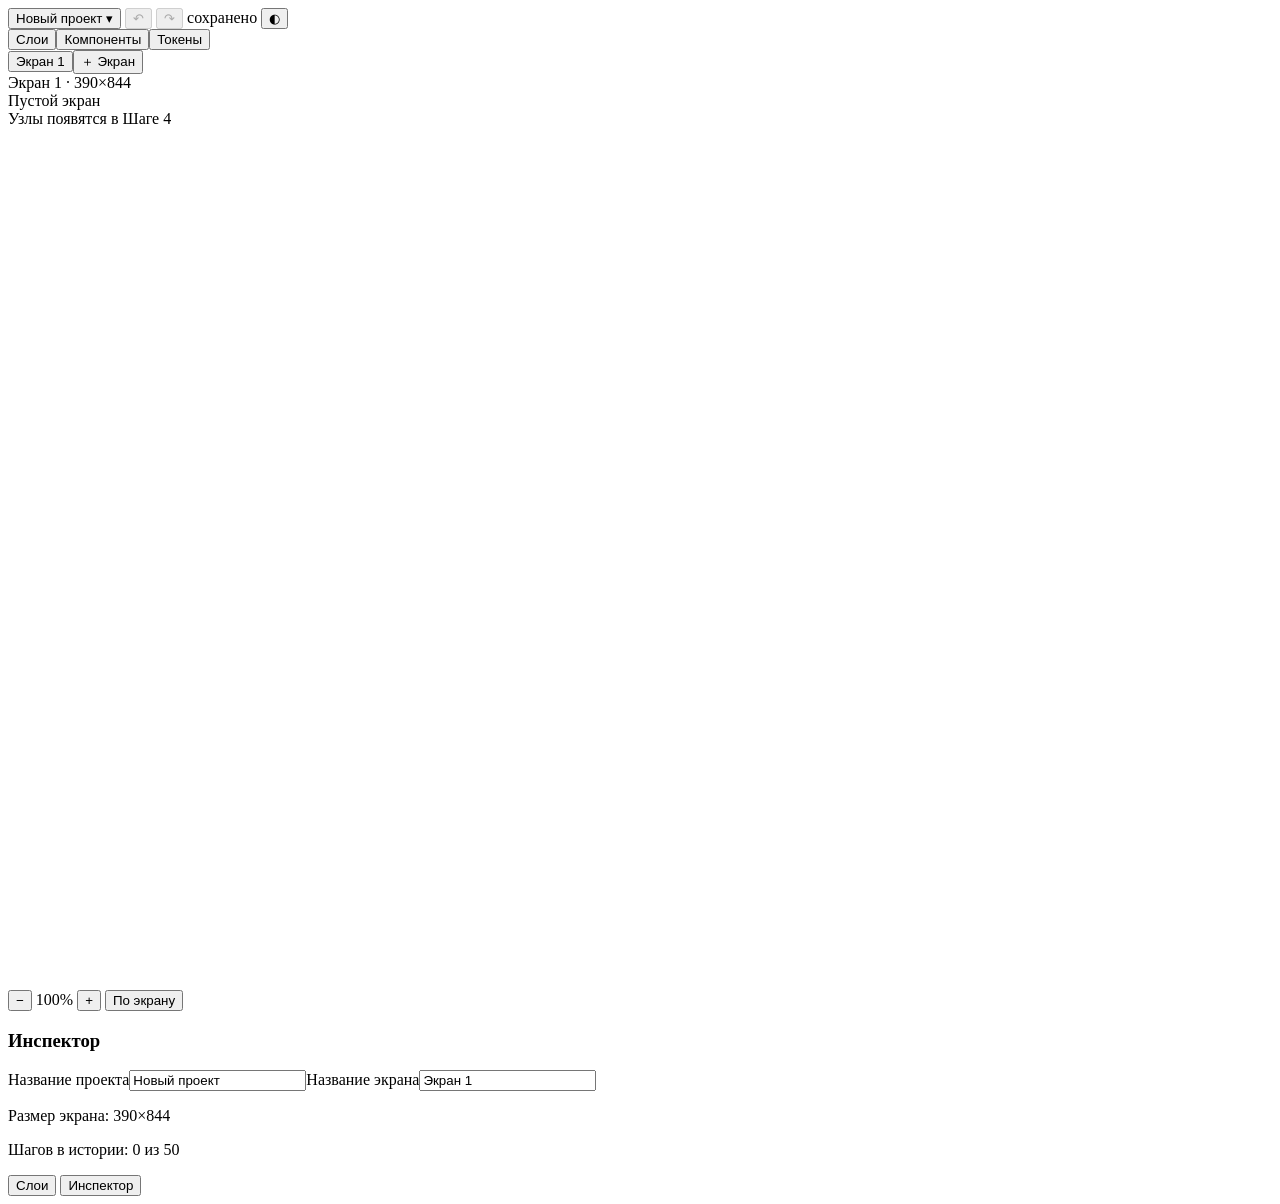
==== index.html @ 1e67a6be "Add files via upload" ====
<!DOCTYPE html>
<html lang="ru">
<head>
<meta charset="utf-8">
<meta name="viewport" content="width=device-width, initial-scale=1, viewport-fit=cover">
<title>Catworking Studio</title>
<link rel="stylesheet" href="studio.css">
</head>
<body>
<div class="st-app" id="st-app">
  <header class="st-top">
    <button class="st-b st-pname" data-st="menu" id="st-pname">Проект ▾</button>
    <button class="st-b st-ic" data-st="undo" id="st-undo" aria-label="Отменить">↶</button>
    <button class="st-b st-ic" data-st="redo" id="st-redo" aria-label="Вернуть">↷</button>
    <span class="st-stat" id="st-stat"></span>
    <button class="st-b st-ic" data-st="theme" id="st-theme" aria-label="Тема студии">◐</button>
  </header>
  <aside class="st-side st-left" id="st-left">
    <div class="st-tabs" id="st-tabs"></div>
    <div id="st-lbody"></div>
  </aside>
  <main class="st-main" id="st-main">
    <div class="st-canvas" id="st-canvas"></div>
    <div class="st-zoom">
      <button class="st-b st-ic" data-st="zout" aria-label="Уменьшить">−</button>
      <span id="st-zl">100%</span>
      <button class="st-b st-ic" data-st="zin" aria-label="Увеличить">+</button>
      <button class="st-b" data-st="zfit">По экрану</button>
    </div>
  </main>
  <aside class="st-side st-right" id="st-right">
    <h3 class="st-h">Инспектор</h3>
    <div id="st-rbody"></div>
  </aside>
  <div class="st-dock">
    <button class="st-b" data-st="left">Слои</button>
    <button class="st-b" data-st="right">Инспектор</button>
  </div>
</div>
<div class="st-toast" id="st-toast" role="status"></div>
<script src="st-store.js"></script>
<script src="st-io.js"></script>
<script src="st-canvas.js"></script>
<script src="st-ui.js"></script>
<script>try{ST.ui.boot();}catch(e){document.body.insertAdjacentHTML('afterbegin','<p style="padding:16px;font:16px sans-serif">Студия не запустилась: '+String(e.message).replace(/</g,'&lt;')+'</p>');}</script>
</body>
</html>
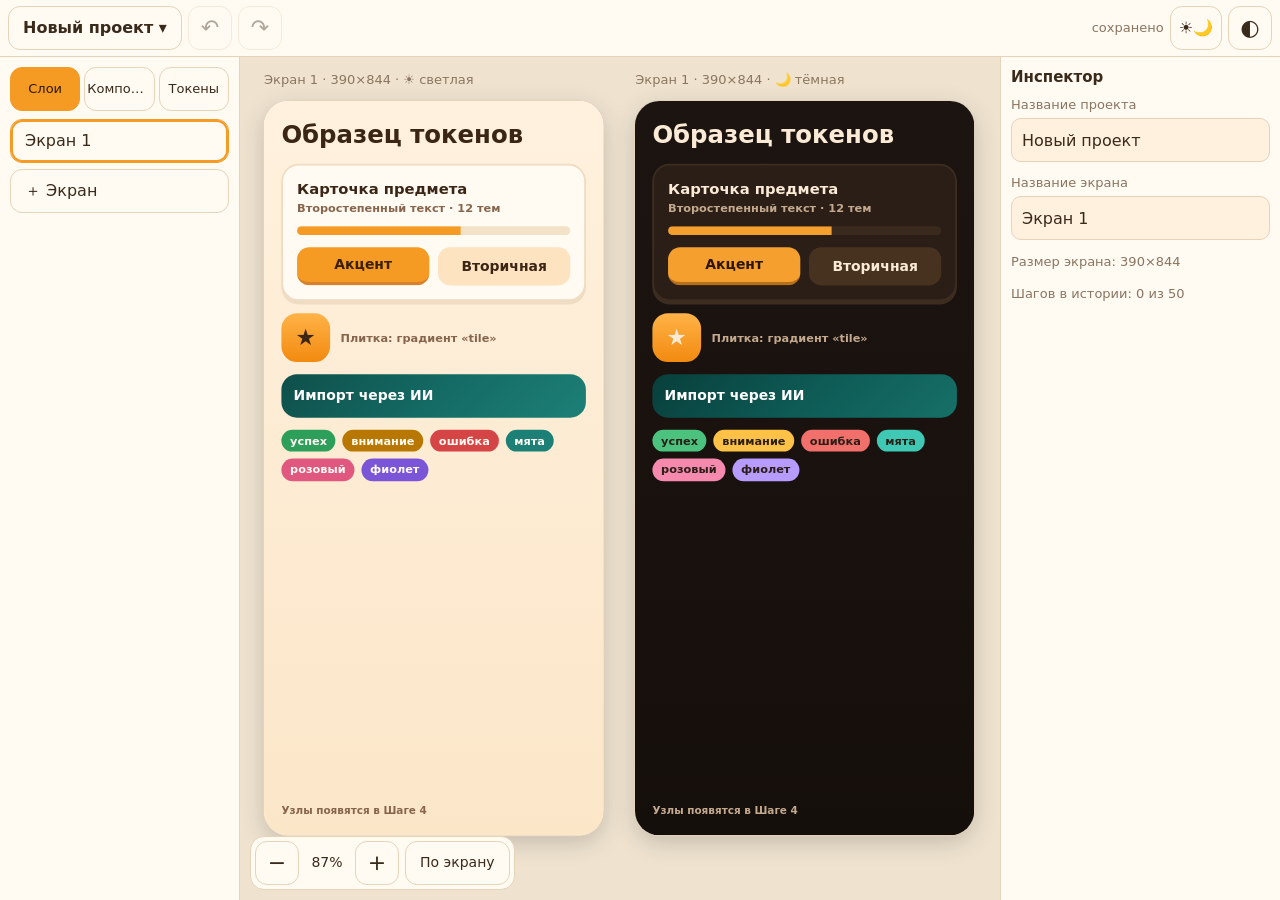
==== commit 0f851dd7: "Add files via upload" ====
--- a/index.html
+++ b/index.html
@@ -13,6 +13,7 @@
     <button class="st-b st-ic" data-st="undo" id="st-undo" aria-label="Отменить">↶</button>
     <button class="st-b st-ic" data-st="redo" id="st-redo" aria-label="Вернуть">↷</button>
     <span class="st-stat" id="st-stat"></span>
+    <button class="st-b" data-st="pth" id="st-pth" aria-label="Тема проекта">☀🌙</button>
     <button class="st-b st-ic" data-st="theme" id="st-theme" aria-label="Тема студии">◐</button>
   </header>
   <aside class="st-side st-left" id="st-left">
@@ -38,9 +39,11 @@
   </div>
 </div>
 <div class="st-toast" id="st-toast" role="status"></div>
+<script src="st-tokens.js"></script>
 <script src="st-store.js"></script>
 <script src="st-io.js"></script>
 <script src="st-canvas.js"></script>
+<script src="st-tokui.js"></script>
 <script src="st-ui.js"></script>
 <script>try{ST.ui.boot();}catch(e){document.body.insertAdjacentHTML('afterbegin','<p style="padding:16px;font:16px sans-serif">Студия не запустилась: '+String(e.message).replace(/</g,'&lt;')+'</p>');}</script>
 </body>
--- a/studio.css
+++ b/studio.css
@@ -0,0 +1,82 @@
+/* Catworking Studio: интерфейс самой студии (не дизайн приложения). Префикс st- */
+:root{--st-bg:#fff1de;--st-panel:#fffaf2;--st-line:#e6d3b8;--st-fg:#3a2a1a;--st-mut:#8a7560;--st-acc:#f59a23;--st-onacc:#2a1a08;--st-canvas:#efe3d0;--st-frame:#ffffff;--st-danger:#c0392b}
+html[data-st-theme=dark]{--st-bg:#1d1812;--st-panel:#262019;--st-line:#3d3426;--st-fg:#f3e8d6;--st-mut:#a8967c;--st-acc:#f5a53a;--st-onacc:#1d1208;--st-canvas:#15110c;--st-frame:#2b2b2b;--st-danger:#ff7b6b}
+@media(prefers-color-scheme:dark){html:not([data-st-theme=light]){--st-bg:#1d1812;--st-panel:#262019;--st-line:#3d3426;--st-fg:#f3e8d6;--st-mut:#a8967c;--st-acc:#f5a53a;--st-onacc:#1d1208;--st-canvas:#15110c;--st-frame:#2b2b2b;--st-danger:#ff7b6b}}
+*{box-sizing:border-box}
+html,body{height:100%;margin:0}
+body{background:var(--st-bg);color:var(--st-fg);font:16px/1.4 system-ui,-apple-system,"Segoe UI",Roboto,sans-serif;-webkit-tap-highlight-color:transparent}
+.st-app{display:grid;height:100%;height:100dvh;grid-template-columns:240px minmax(0,1fr) 280px;grid-template-rows:auto minmax(0,1fr);grid-template-areas:"top top top" "left main right"}
+.st-top{grid-area:top;display:flex;align-items:center;gap:6px;padding:calc(6px + env(safe-area-inset-top,0px)) calc(8px + env(safe-area-inset-right,0px)) 6px calc(8px + env(safe-area-inset-left,0px));background:var(--st-panel);border-bottom:1px solid var(--st-line)}
+.st-stat{flex:1;text-align:right;color:var(--st-mut);font-size:13px;white-space:nowrap}
+.st-b{min-height:44px;min-width:44px;padding:0 14px;border:1px solid var(--st-line);border-radius:12px;background:var(--st-panel);color:var(--st-fg);font:inherit;cursor:pointer}
+.st-b:active{background:var(--st-line)}
+.st-b[disabled]{opacity:.4}
+.st-b:focus-visible,.st-in:focus-visible{outline:3px solid var(--st-acc);outline-offset:1px}
+.st-ic{padding:0;font-size:22px}
+.st-pname{max-width:38vw;overflow:hidden;text-overflow:ellipsis;white-space:nowrap;font-weight:600}
+.st-pri{background:var(--st-acc);border-color:var(--st-acc);color:var(--st-onacc);font-weight:600}
+.st-danger{color:var(--st-danger)}
+.st-side{background:var(--st-panel);overflow:auto;padding:10px;-webkit-overflow-scrolling:touch}
+.st-left{grid-area:left;border-right:1px solid var(--st-line)}
+.st-right{grid-area:right;border-left:1px solid var(--st-line)}
+.st-h{margin:0 0 8px;font-size:15px}
+.st-tabs{display:flex;gap:4px;margin-bottom:8px}
+.st-tabs .st-b{flex:1;min-width:0;padding:0 2px;font-size:13px;white-space:nowrap;overflow:hidden;text-overflow:ellipsis}
+.st-tabs .on{background:var(--st-acc);border-color:var(--st-acc);color:var(--st-onacc)}
+.st-row{display:block;width:100%;text-align:left;margin-bottom:6px}
+.st-row.on{border-color:var(--st-acc);box-shadow:inset 0 0 0 2px var(--st-acc)}
+.st-lb{display:block;margin-bottom:12px;font-size:13px;color:var(--st-mut)}
+.st-in{display:block;width:100%;min-height:44px;margin-top:4px;padding:0 10px;border:1px solid var(--st-line);border-radius:10px;background:var(--st-bg);color:var(--st-fg);font:16px system-ui,sans-serif}
+.st-mut{color:var(--st-mut);font-size:13px}
+.st-main{grid-area:main;position:relative;min-width:0;min-height:0;background:var(--st-canvas)}
+.st-canvas{position:absolute;inset:0;overflow:auto;-webkit-overflow-scrolling:touch}
+.st-stage{position:relative}
+.st-flabel{position:absolute;left:24px;top:14px;font-size:13px;color:var(--st-mut);white-space:nowrap}
+.st-frame{position:absolute;left:24px;top:44px;transform-origin:0 0;background:var(--st-frame);border-radius:28px;box-shadow:0 0 0 1px var(--st-line),0 8px 28px rgba(0,0,0,.18);overflow:hidden}
+.st-empty{display:flex;height:100%;align-items:center;justify-content:center;text-align:center;color:var(--st-mut);padding:24px}
+.st-zoom{position:absolute;left:10px;bottom:10px;display:flex;align-items:center;gap:6px;padding:4px;border:1px solid var(--st-line);border-radius:14px;background:var(--st-panel);font-size:14px}
+.st-zoom span{min-width:44px;text-align:center}
+.st-dock{display:none}
+.st-toast{position:fixed;left:50%;bottom:calc(76px + env(safe-area-inset-bottom,0px));transform:translate(-50%,20px);max-width:90vw;padding:10px 16px;border-radius:12px;background:var(--st-fg);color:var(--st-bg);opacity:0;pointer-events:none;transition:opacity .2s,transform .2s;z-index:90}
+.st-toast.on{opacity:1;transform:translate(-50%,0)}
+.st-mdl{position:fixed;inset:0;z-index:100;display:flex;align-items:center;justify-content:center;padding:16px;background:rgba(0,0,0,.45)}
+.st-mdl-box{width:100%;max-width:420px;max-height:88vh;overflow:auto;padding:16px;border-radius:18px;background:var(--st-panel);border:1px solid var(--st-line)}
+.st-mdl-box h2{margin:0 0 8px;font-size:18px}
+.st-mdl-body p{margin:0 0 10px}
+.st-mdl-btns{display:flex;flex-wrap:wrap;gap:8px;justify-content:flex-end;margin-top:12px}
+/* Шаг 2: токены */
+#st-pth{padding:0 8px;white-space:nowrap}
+.st-flabel{overflow:hidden;text-overflow:ellipsis}
+.st-warn{color:var(--st-danger);font-weight:700;font-size:13px}
+.st-lh{margin:14px 0 6px;font-size:12px;font-weight:700;letter-spacing:.04em;text-transform:uppercase;color:var(--st-mut)}
+.st-tk{display:flex;align-items:center;gap:8px}
+.st-tkn{flex:1;min-width:0;overflow:hidden;text-overflow:ellipsis;white-space:nowrap}
+.st-tks{display:flex;gap:4px}
+.st-sw{display:inline-block;width:22px;height:22px;border-radius:6px;border:1px solid var(--st-line);vertical-align:middle}
+.st-swg{width:48px}
+.st-red{border-color:var(--st-danger)}
+.st-prow{display:flex;gap:8px;align-items:flex-end}
+.st-prow .st-in{margin-top:4px}
+.st-col{flex:none;width:52px;height:44px;margin-top:4px;padding:2px;border:1px solid var(--st-line);border-radius:10px;background:var(--st-bg);cursor:pointer}
+.st-hex{flex:1;min-width:0;font-family:ui-monospace,Menlo,Consolas,monospace}
+.st-half{flex:1;min-width:0}
+.st-pos{width:84px;flex:none}
+.st-stop{margin-bottom:8px}
+.st-stop .st-in{margin-bottom:0}
+.st-grow{flex:1}
+.st-gprev{height:56px;border-radius:12px;border:1px solid var(--st-line);margin-bottom:12px}
+.st-ct{margin:0 0 6px;padding:8px 10px;border-radius:10px;font-size:13px;border:1px solid var(--st-line)}
+.st-good{border-color:#2f9e5f}
+.st-mid{border-color:#b7791f}
+.st-bad{border-color:var(--st-danger);color:var(--st-danger)}
+.st-banner{margin:0 0 12px;padding:8px 10px;border-radius:10px;border:1px solid var(--st-danger);color:var(--st-danger);font-size:13px}
+select.st-in{padding-right:6px}
+@media(max-width:899px){
+  .st-app{grid-template-columns:minmax(0,1fr);grid-template-rows:auto minmax(0,1fr) auto;grid-template-areas:"top" "main" "dock"}
+  .st-dock{grid-area:dock;display:flex;gap:8px;padding:8px calc(8px + env(safe-area-inset-right,0px)) calc(8px + env(safe-area-inset-bottom,0px)) calc(8px + env(safe-area-inset-left,0px));background:var(--st-panel);border-top:1px solid var(--st-line)}
+  .st-dock .st-b{flex:1}
+  .st-dock .on{background:var(--st-acc);border-color:var(--st-acc);color:var(--st-onacc)}
+  .st-side{position:fixed;left:0;right:0;bottom:calc(61px + env(safe-area-inset-bottom,0px));max-height:55vh;z-index:50;border:1px solid var(--st-line);border-radius:18px 18px 0 0;transform:translateY(120%);visibility:hidden;transition:transform .2s,visibility .2s}
+  .st-side.open{transform:none;visibility:visible}
+}
+@media(prefers-reduced-motion:reduce){.st-side,.st-toast{transition:none}}
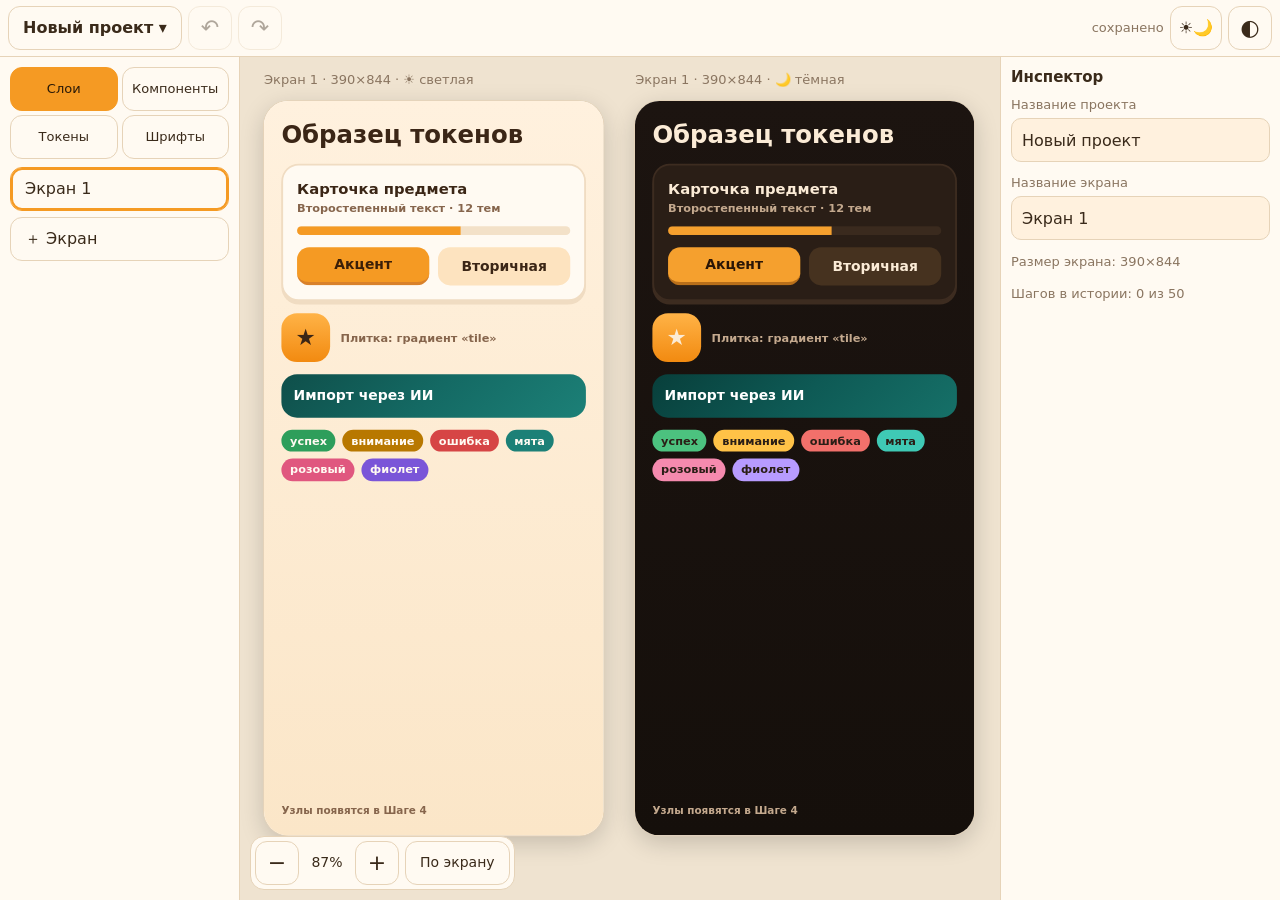
==== commit ff8224fa: "Add files via upload" ====
--- a/index.html
+++ b/index.html
@@ -4,7 +4,9 @@
 <meta charset="utf-8">
 <meta name="viewport" content="width=device-width, initial-scale=1, viewport-fit=cover">
 <title>Catworking Studio</title>
+<link rel="stylesheet" href="fonts/fonts.css">
 <link rel="stylesheet" href="studio.css">
+<link rel="stylesheet" href="studio-fonts.css">
 </head>
 <body>
 <div class="st-app" id="st-app">
@@ -40,10 +42,12 @@
 </div>
 <div class="st-toast" id="st-toast" role="status"></div>
 <script src="st-tokens.js"></script>
+<script src="st-fonts.js"></script>
 <script src="st-store.js"></script>
 <script src="st-io.js"></script>
 <script src="st-canvas.js"></script>
 <script src="st-tokui.js"></script>
+<script src="st-fontui.js"></script>
 <script src="st-ui.js"></script>
 <script>try{ST.ui.boot();}catch(e){document.body.insertAdjacentHTML('afterbegin','<p style="padding:16px;font:16px sans-serif">Студия не запустилась: '+String(e.message).replace(/</g,'&lt;')+'</p>');}</script>
 </body>
--- a/studio-fonts.css
+++ b/studio-fonts.css
@@ -0,0 +1,14 @@
+/* Catworking Studio: стили вкладки «Шрифты» (Шаг 3). Префикс st- */
+.st-tabs{flex-wrap:wrap}
+.st-tabs .st-b{flex:1 0 calc(50% - 4px)}
+.st-fam{max-width:55%;overflow:hidden;text-overflow:ellipsis;white-space:nowrap;color:var(--st-mut);font-size:13px}
+.st-off{opacity:.6}
+.st-pv{position:relative;margin:0 0 8px;padding:12px;border-radius:12px;border:1px solid var(--st-line);overflow:hidden;overflow-wrap:anywhere}
+.st-pvl{position:absolute;right:8px;top:4px;font-size:12px;opacity:.7}
+.st-ul{margin:0 0 6px;padding-left:18px;font-size:13px}
+.st-wl{font-size:17px;line-height:1.5;overflow-wrap:anywhere}
+.st-wl .st-mut{display:inline-block;min-width:36px;font:12px system-ui,sans-serif}
+.st-chk{display:flex;align-items:center;gap:10px;min-height:44px}
+.st-chk input{width:24px;height:24px;flex:none}
+.st-tk{padding:0 10px;gap:6px}
+.st-fam{flex:none;max-width:46%}
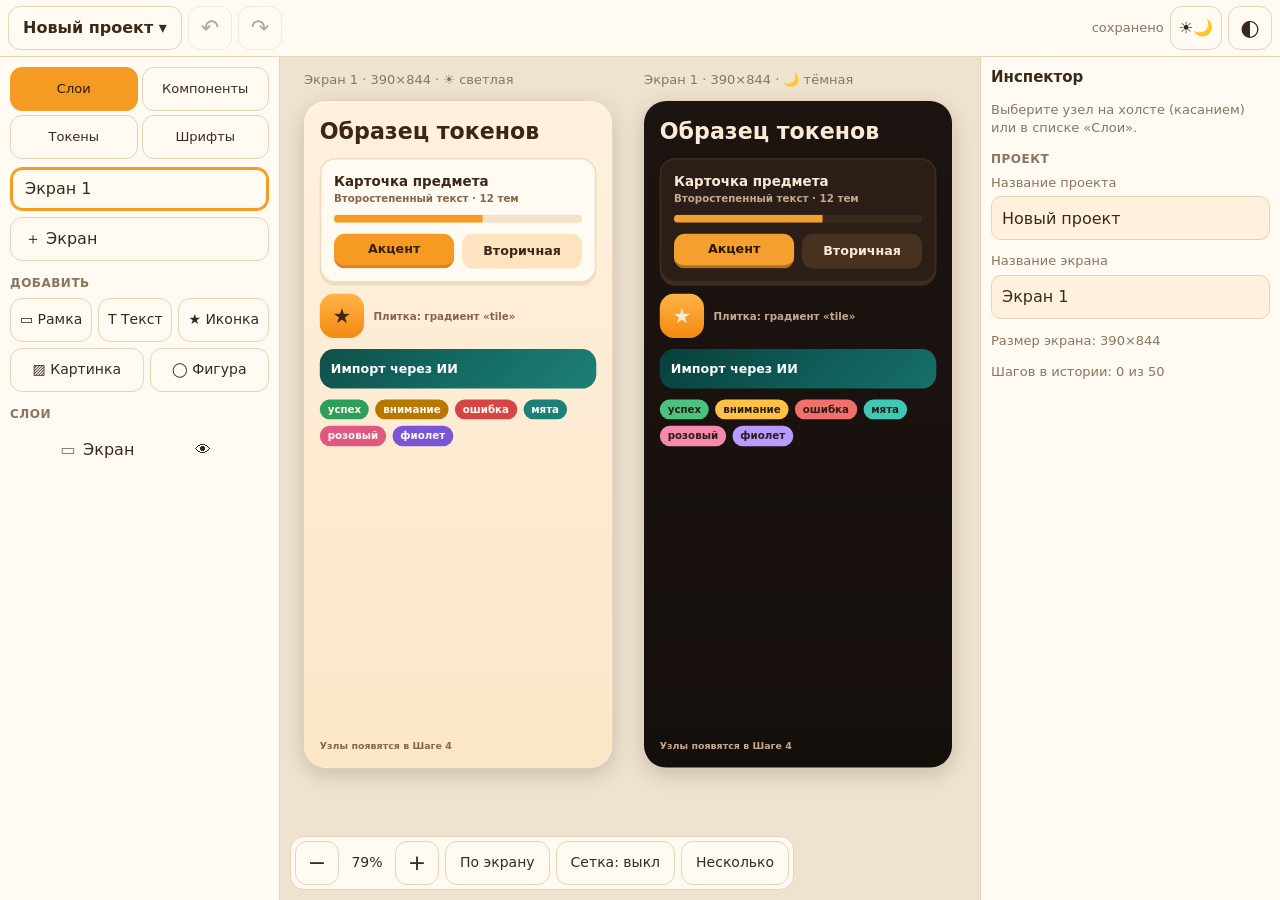
==== commit 7f6fa8ea: "Add files via upload" ====
--- a/index.html
+++ b/index.html
@@ -7,6 +7,7 @@
 <link rel="stylesheet" href="fonts/fonts.css">
 <link rel="stylesheet" href="studio.css">
 <link rel="stylesheet" href="studio-fonts.css">
+<link rel="stylesheet" href="studio-nodes.css">
 </head>
 <body>
 <div class="st-app" id="st-app">
@@ -29,6 +30,8 @@
       <span id="st-zl">100%</span>
       <button class="st-b st-ic" data-st="zin" aria-label="Увеличить">+</button>
       <button class="st-b" data-st="zfit">По экрану</button>
+      <button class="st-b" data-st="grid" id="st-gridb">Сетка: выкл</button>
+      <button class="st-b" data-st="multi" id="st-multib" aria-pressed="false">Несколько</button>
     </div>
   </main>
   <aside class="st-side st-right" id="st-right">
@@ -44,10 +47,15 @@
 <script src="st-tokens.js"></script>
 <script src="st-fonts.js"></script>
 <script src="st-store.js"></script>
+<script src="st-nodes.js"></script>
+<script src="st-nstyle.js"></script>
 <script src="st-io.js"></script>
 <script src="st-canvas.js"></script>
+<script src="st-gest.js"></script>
 <script src="st-tokui.js"></script>
 <script src="st-fontui.js"></script>
+<script src="st-nodeui.js"></script>
+<script src="st-insp.js"></script>
 <script src="st-ui.js"></script>
 <script>try{ST.ui.boot();}catch(e){document.body.insertAdjacentHTML('afterbegin','<p style="padding:16px;font:16px sans-serif">Студия не запустилась: '+String(e.message).replace(/</g,'&lt;')+'</p>');}</script>
 </body>
--- a/fonts/fonts.css
+++ b/fonts/fonts.css
@@ -0,0 +1,11 @@
+/* Catworking Studio: шрифты. Только локальные файлы, без сети. Лицензии: см. ../LICENSES.md */
+@font-face{font-family:'Nunito';src:url('Nunito.woff') format('woff');font-weight:200 1000;font-style:normal;font-display:swap}
+@font-face{font-family:'Rubik';src:url('Rubik.woff') format('woff');font-weight:300 900;font-style:normal;font-display:swap}
+@font-face{font-family:'Comfortaa';src:url('Comfortaa.woff') format('woff');font-weight:300 700;font-style:normal;font-display:swap}
+@font-face{font-family:'Onest';src:url('Onest.woff') format('woff');font-weight:100 900;font-style:normal;font-display:swap}
+@font-face{font-family:'Roboto Slab';src:url('RobotoSlab.woff') format('woff');font-weight:100 900;font-style:normal;font-display:swap}
+@font-face{font-family:'Pixelify Sans';src:url('PixelifySans.woff') format('woff');font-weight:400 700;font-style:normal;font-display:swap}
+@font-face{font-family:'Press Start 2P';src:url('PressStart2P.woff') format('woff');font-weight:400;font-style:normal;font-display:swap}
+@font-face{font-family:'Pangolin';src:url('Pangolin.woff') format('woff');font-weight:400;font-style:normal;font-display:swap}
+@font-face{font-family:'Caveat';src:url('Caveat.woff') format('woff');font-weight:400 700;font-style:normal;font-display:swap}
+@font-face{font-family:'JetBrains Mono';src:url('JetBrainsMono.woff') format('woff');font-weight:100 800;font-style:normal;font-display:swap}
--- a/studio-nodes.css
+++ b/studio-nodes.css
@@ -0,0 +1,43 @@
+/* Catworking Studio: стили Шага 4 (узлы на холсте, рамка выбора, слои, инспектор). Префикс st- */
+@media(min-width:900px){.st-app{grid-template-columns:280px minmax(0,1fr) 300px}}
+.st-canvas{touch-action:none;-webkit-user-select:none;user-select:none}
+.st-zoom{flex-wrap:wrap;max-width:calc(100% - 20px)}
+.st-zoom .on,.st-adds .on,.st-seg .on{background:var(--st-acc);border-color:var(--st-acc);color:var(--st-onacc)}
+.st-n[data-empty],.st-n.st-e{min-height:24px;min-width:24px}
+.st-n.st-e[data-type=frame]:not(.st-root){outline:1px dashed var(--st-line)}
+.st-n.st-dragging{opacity:.4;pointer-events:none}
+.st-frame.st-g::after{content:"";position:absolute;inset:0;pointer-events:none;z-index:5;
+  background-image:linear-gradient(to right,rgba(128,128,128,.25) 1px,transparent 1px),linear-gradient(to bottom,rgba(128,128,128,.25) 1px,transparent 1px);background-size:var(--g) var(--g)}
+.st-ovs{position:absolute;left:0;top:0;width:100%;height:100%;pointer-events:none}
+.st-sel{position:absolute;box-sizing:border-box;border:2px solid var(--st-acc);transform-origin:50% 50%}
+.st-sel.st-m{border-style:dashed}
+.st-hd{position:absolute;width:44px;height:44px;margin:-22px 0 0 -22px;pointer-events:auto;touch-action:none;cursor:pointer}
+.st-hd::after{content:"";position:absolute;left:50%;top:50%;width:14px;height:14px;margin:-7px 0 0 -7px;border-radius:50%;background:var(--st-panel);border:2px solid var(--st-acc)}
+.st-hr{left:50%;top:-34px}
+.st-hr::after{background:var(--st-acc)}
+.st-gd{position:absolute;background:#e0457b;pointer-events:none}
+.st-drop{position:absolute;background:var(--st-acc);border-radius:2px;pointer-events:none}
+.st-drop.st-dbox{background:rgba(245,154,35,.18);outline:2px dashed var(--st-acc)}
+/* слои */
+.st-seg{display:flex;flex-wrap:wrap;gap:6px;margin-bottom:8px}
+.st-seg .st-b{flex:1 1 auto;padding:0 8px;font-size:14px}
+.st-lr{display:flex;align-items:center;min-height:44px;border-radius:10px;margin-bottom:2px}
+.st-lr.on{background:var(--st-line)}
+.st-lr.st-hid .st-ln{opacity:.5}
+.st-lx{flex:none;width:44px;min-width:44px;padding:0;border:0;background:none;display:inline-block;text-align:center}
+.st-ln{flex:1;min-width:0;text-align:left;border:0;background:none;overflow:hidden;text-overflow:ellipsis;white-space:nowrap;padding:0 4px}
+.st-le{flex:none;border:0;background:none;padding:0}
+.st-lg{flex:none;width:44px;height:44px;display:flex;align-items:center;justify-content:center;color:var(--st-mut);touch-action:none;cursor:grab}
+.st-lm{display:inline-block;width:20px;text-align:center;color:var(--st-mut)}
+.st-lr-b{box-shadow:0 -3px 0 var(--st-acc)}
+.st-lr-a{box-shadow:0 3px 0 var(--st-acc)}
+.st-lr-i{outline:2px dashed var(--st-acc)}
+/* инспектор */
+.st-pr{margin-bottom:12px}
+.st-pl{display:flex;align-items:center;justify-content:space-between;gap:8px;font-size:13px;color:var(--st-mut)}
+.st-rs{min-height:44px;font-size:13px;padding:0 10px;border-radius:10px}
+.st-acts{display:flex;flex-wrap:wrap;gap:6px;margin-bottom:10px}
+.st-acts .st-b{flex:1 1 auto;font-size:14px;padding:0 8px}
+.st-rg{flex:1;min-width:0;min-height:44px;margin:0}
+.st-ta{min-height:88px;padding:8px 10px;resize:vertical}
+.st-num{min-width:0}
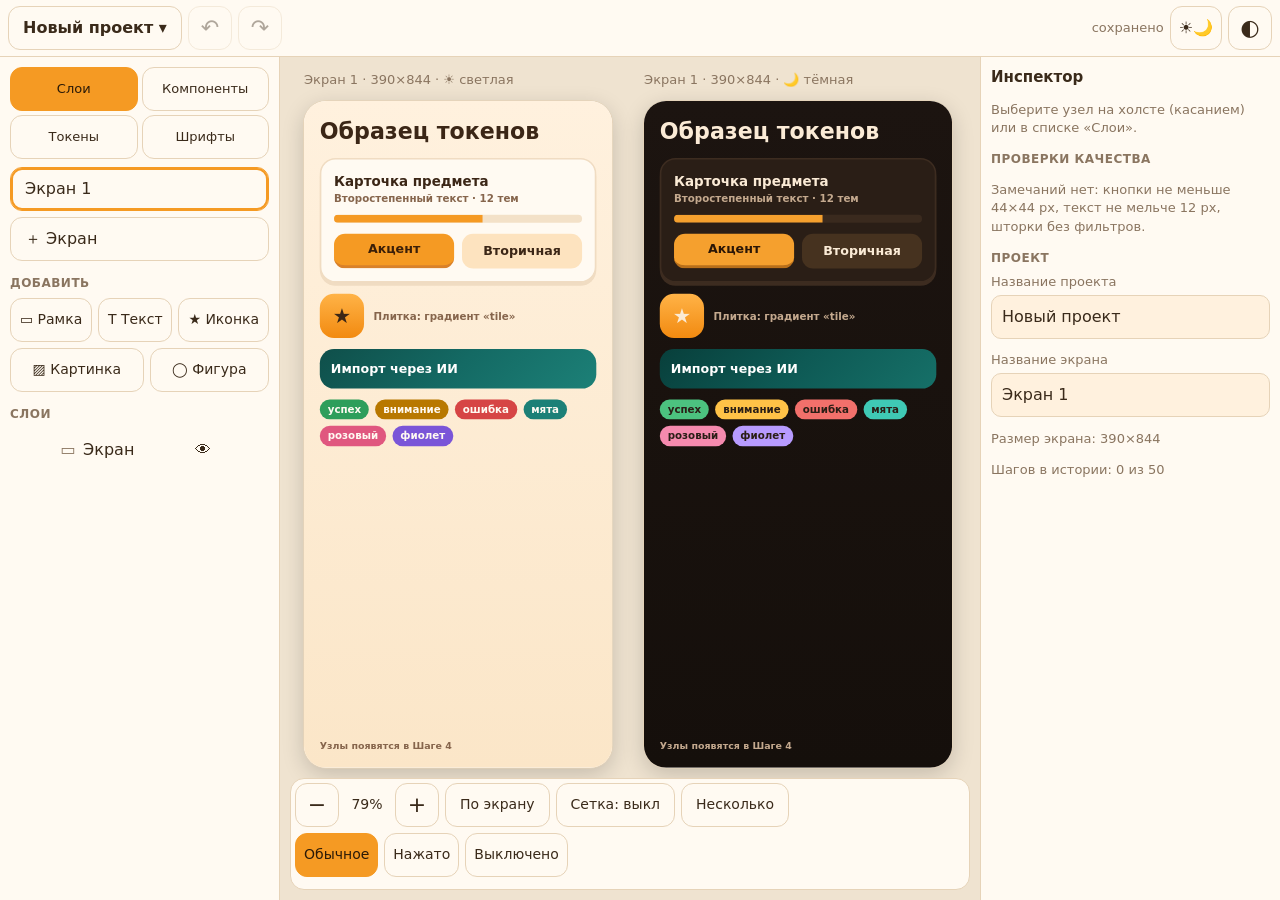
==== commit 8f14ab38: "Add additional script tags to index.html" ====
--- a/index.html
+++ b/index.html
@@ -1,3 +1,4 @@
+
 <!DOCTYPE html>
 <html lang="ru">
 <head>
@@ -8,6 +9,7 @@
 <link rel="stylesheet" href="studio.css">
 <link rel="stylesheet" href="studio-fonts.css">
 <link rel="stylesheet" href="studio-nodes.css">
+<link rel="stylesheet" href="studio-comp.css">
 </head>
 <body>
 <div class="st-app" id="st-app">
@@ -44,6 +46,7 @@
   </div>
 </div>
 <div class="st-toast" id="st-toast" role="status"></div>
+
 <script src="st-tokens.js"></script>
 <script src="st-fonts.js"></script>
 <script src="st-store.js"></script>
@@ -56,7 +59,24 @@
 <script src="st-fontui.js"></script>
 <script src="st-nodeui.js"></script>
 <script src="st-insp.js"></script>
+<script src="st-profiles.js"></script>
+<script src="st-icons.js"></script>
+<script src="st-comp.js"></script>
+<script src="st-presets.js"></script>
+<script src="st-compui.js"></script>
 <script src="st-ui.js"></script>
-<script>try{ST.ui.boot();}catch(e){document.body.insertAdjacentHTML('afterbegin','<p style="padding:16px;font:16px sans-serif">Студия не запустилась: '+String(e.message).replace(/</g,'&lt;')+'</p>');}</script>
+
+<script>
+try {
+  ST.ui.boot();
+} catch(e) {
+  document.body.insertAdjacentHTML(
+    'afterbegin',
+    '<p style="padding:16px;font:16px sans-serif">Студия не запустилась: ' +
+    String(e.message).replace(/</g,'&lt;') +
+    '</p>'
+  );
+}
+</script>
 </body>
 </html>
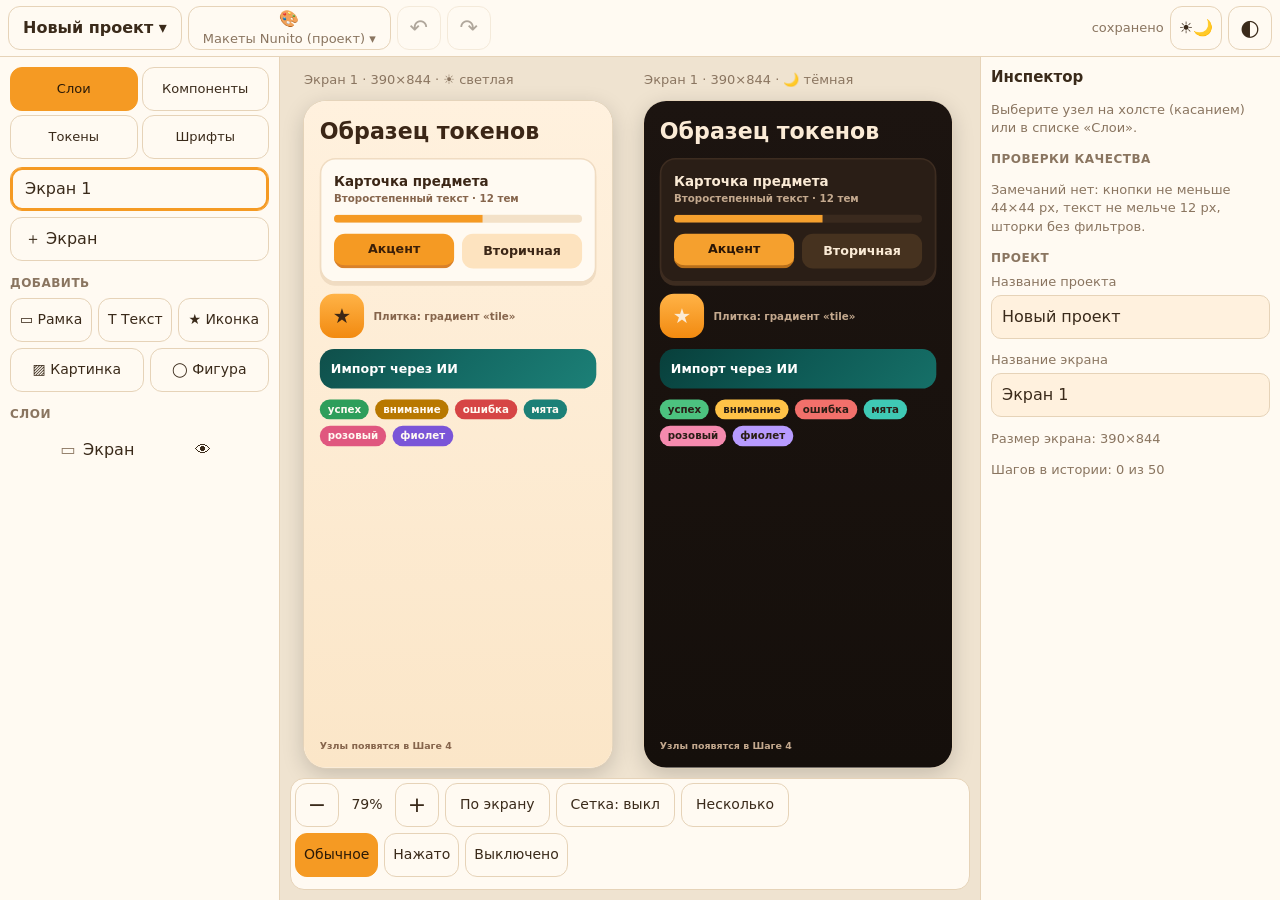
==== commit 08925934: "Add files via upload" ====
--- a/index.html
+++ b/index.html
@@ -59,7 +59,9 @@
 <script src="st-fontui.js"></script>
 <script src="st-nodeui.js"></script>
 <script src="st-insp.js"></script>
+<script src="st-profdata.js"></script>
 <script src="st-profiles.js"></script>
+<script src="st-profui.js"></script>
 <script src="st-icons.js"></script>
 <script src="st-comp.js"></script>
 <script src="st-presets.js"></script>
--- a/studio-comp.css
+++ b/studio-comp.css
@@ -0,0 +1,15 @@
+/* Шаг 5: панель «Компоненты». Подключается после studio.css и studio-nodes.css. */
+.st-cc{display:flex;flex-direction:column;gap:10px}
+.st-cd{display:flex;gap:12px;align-items:flex-start;padding:10px;border:1px solid var(--st-line,rgba(128,128,128,.35));border-radius:14px}
+.st-cd[hidden]{display:none}
+.st-cth{flex:none;overflow:hidden;border-radius:8px;position:relative;background:rgba(128,128,128,.12)}
+.st-cthi{position:absolute;left:0;top:0;transform-origin:0 0;background:var(--bg);color:var(--tx);font:600 15px/1.3 system-ui,sans-serif;overflow:hidden;pointer-events:none}
+.st-cthi .st-n{pointer-events:none}
+.st-cb{min-width:0;flex:1;display:flex;flex-direction:column;gap:6px}
+.st-cb b{overflow-wrap:anywhere}
+.st-cc .st-b,.st-cbar .st-b,.st-co .st-b{min-height:44px;min-width:44px}
+.st-cbar{display:flex;flex-direction:column;gap:10px;padding-bottom:12px;margin-bottom:12px;border-bottom:1px solid var(--st-line,rgba(128,128,128,.35))}
+.st-co{display:flex;flex-direction:column;gap:6px;padding:8px 0;border-top:1px solid var(--st-line,rgba(128,128,128,.25))}
+.st-co .st-pl{display:flex;align-items:center;justify-content:space-between;gap:8px}
+.st-co .st-in,.st-cq,.st-cbar .st-in{font-size:16px;min-height:44px}
+.st-wrapseg{flex-wrap:wrap}
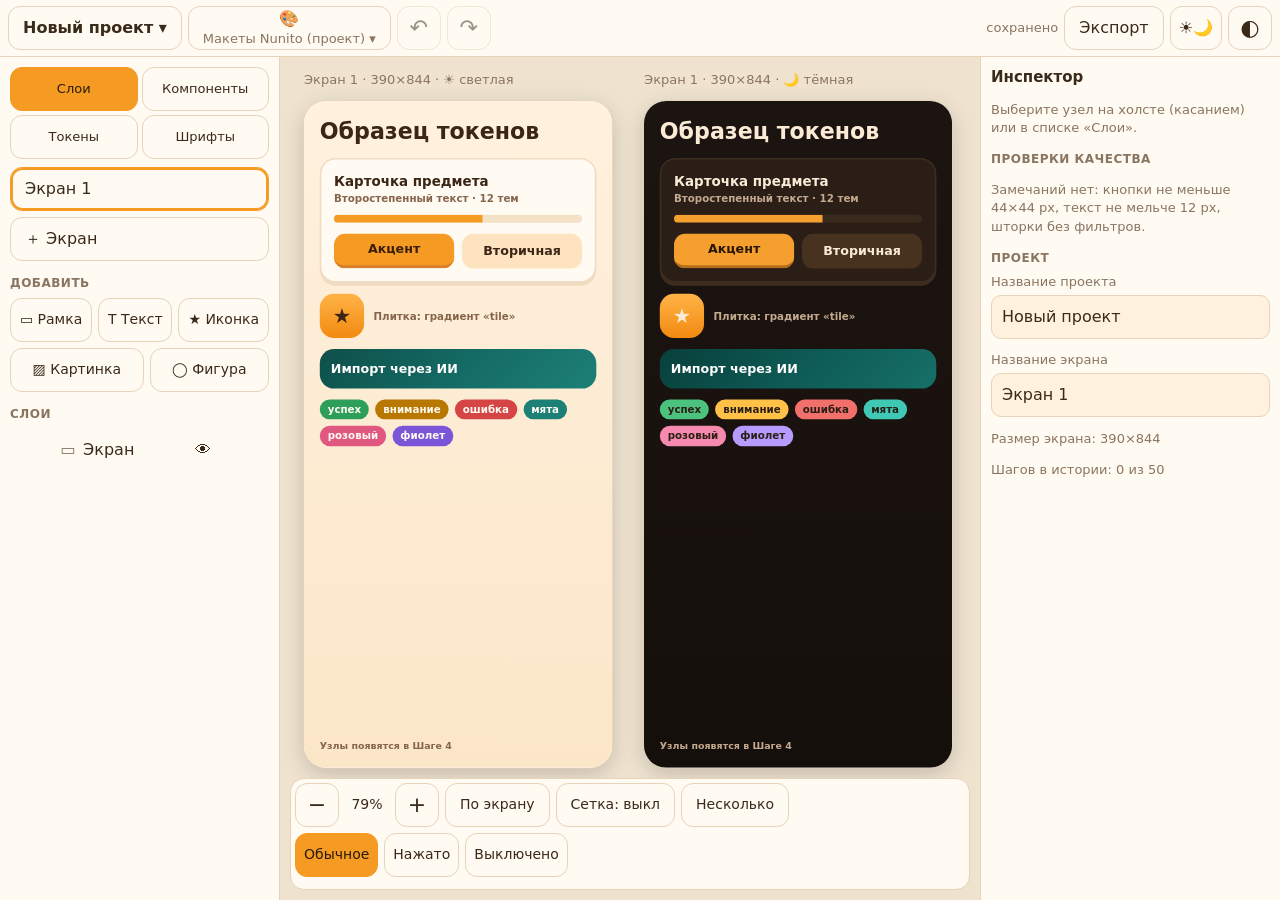
==== commit 11da3095: "Add files via upload" ====
--- a/index.html
+++ b/index.html
@@ -10,6 +10,7 @@
 <link rel="stylesheet" href="studio-fonts.css">
 <link rel="stylesheet" href="studio-nodes.css">
 <link rel="stylesheet" href="studio-comp.css">
+<link rel="stylesheet" href="studio-export.css">
 </head>
 <body>
 <div class="st-app" id="st-app">
@@ -18,6 +19,7 @@
     <button class="st-b st-ic" data-st="undo" id="st-undo" aria-label="Отменить">↶</button>
     <button class="st-b st-ic" data-st="redo" id="st-redo" aria-label="Вернуть">↷</button>
     <span class="st-stat" id="st-stat"></span>
+    <button class="st-b" data-st="export" id="st-export" aria-label="Экспорт экрана">Экспорт</button>
     <button class="st-b" data-st="pth" id="st-pth" aria-label="Тема проекта">☀🌙</button>
     <button class="st-b st-ic" data-st="theme" id="st-theme" aria-label="Тема студии">◐</button>
   </header>
@@ -67,6 +69,17 @@
 <script src="st-presets.js"></script>
 <script src="st-compui.js"></script>
 <script src="st-ui.js"></script>
+<script src="st-mockups.js"></script>
+<script src="st-import.js"></script>
+<script src="st-impdom.js"></script>
+<script src="st-impcmp.js"></script>
+<script src="st-impui.js"></script>
+<script src="st-exptaken.js"></script>
+<script src="st-expcss.js"></script>
+<script src="st-exphtml.js"></script>
+<script src="st-exppack.js"></script>
+<script src="st-expchk.js"></script>
+<script src="st-expui.js"></script>
 
 <script>
 try {
--- a/studio-export.css
+++ b/studio-export.css
@@ -0,0 +1,18 @@
+/* Catworking Studio: окно «Экспорт» (Шаг 7). Префикс .st-exp-. Цвета только через переменные студии (светлая и тёмная тема студии). */
+.st-exp .st-mdl-box{max-width:640px;max-height:92vh;max-height:92dvh;padding-bottom:calc(16px + env(safe-area-inset-bottom,0px))}
+.st-exp-box .st-mdl-body{overflow:auto;-webkit-overflow-scrolling:touch}
+.st-exp-st{margin:12px 0;padding:10px 12px;border:1px solid var(--st-line);border-radius:12px;background:var(--st-bg);overflow-wrap:anywhere}
+.st-exp-st ul,.st-exp-blk ul{margin:6px 0 0;padding-left:20px}
+.st-exp-st li,.st-exp-blk li{margin-bottom:4px}
+.st-exp-ok{border-color:#2e9e5b}
+.st-exp-bad{border-color:var(--st-danger)}
+.st-exp-bad .st-b{margin-top:8px}
+.st-exp-err{color:var(--st-danger);overflow-wrap:anywhere}
+.st-exp-blk{margin:12px 0;padding:10px 12px;border:1px solid var(--st-line);border-radius:12px}
+.st-exp-h{display:flex;flex-direction:column;gap:2px;margin-bottom:8px;overflow-wrap:anywhere}
+.st-exp-h .st-mut{font-size:13px}
+.st-exp-btns{display:flex;flex-wrap:wrap;gap:8px}
+.st-exp-blk summary{min-height:44px;display:flex;align-items:center;cursor:pointer}
+.st-exp-pre{margin:0;max-height:240px;overflow:auto;padding:8px;border-radius:8px;background:var(--st-bg);font:13px/1.4 ui-monospace,Menlo,Consolas,monospace;white-space:pre;-webkit-user-select:text;user-select:text}
+.st-b[disabled]{opacity:.5;cursor:not-allowed}
+@media (max-width:640px){#st-export{display:none}} /* на телефоне шапка узкая: экспорт открывается из меню проекта */
